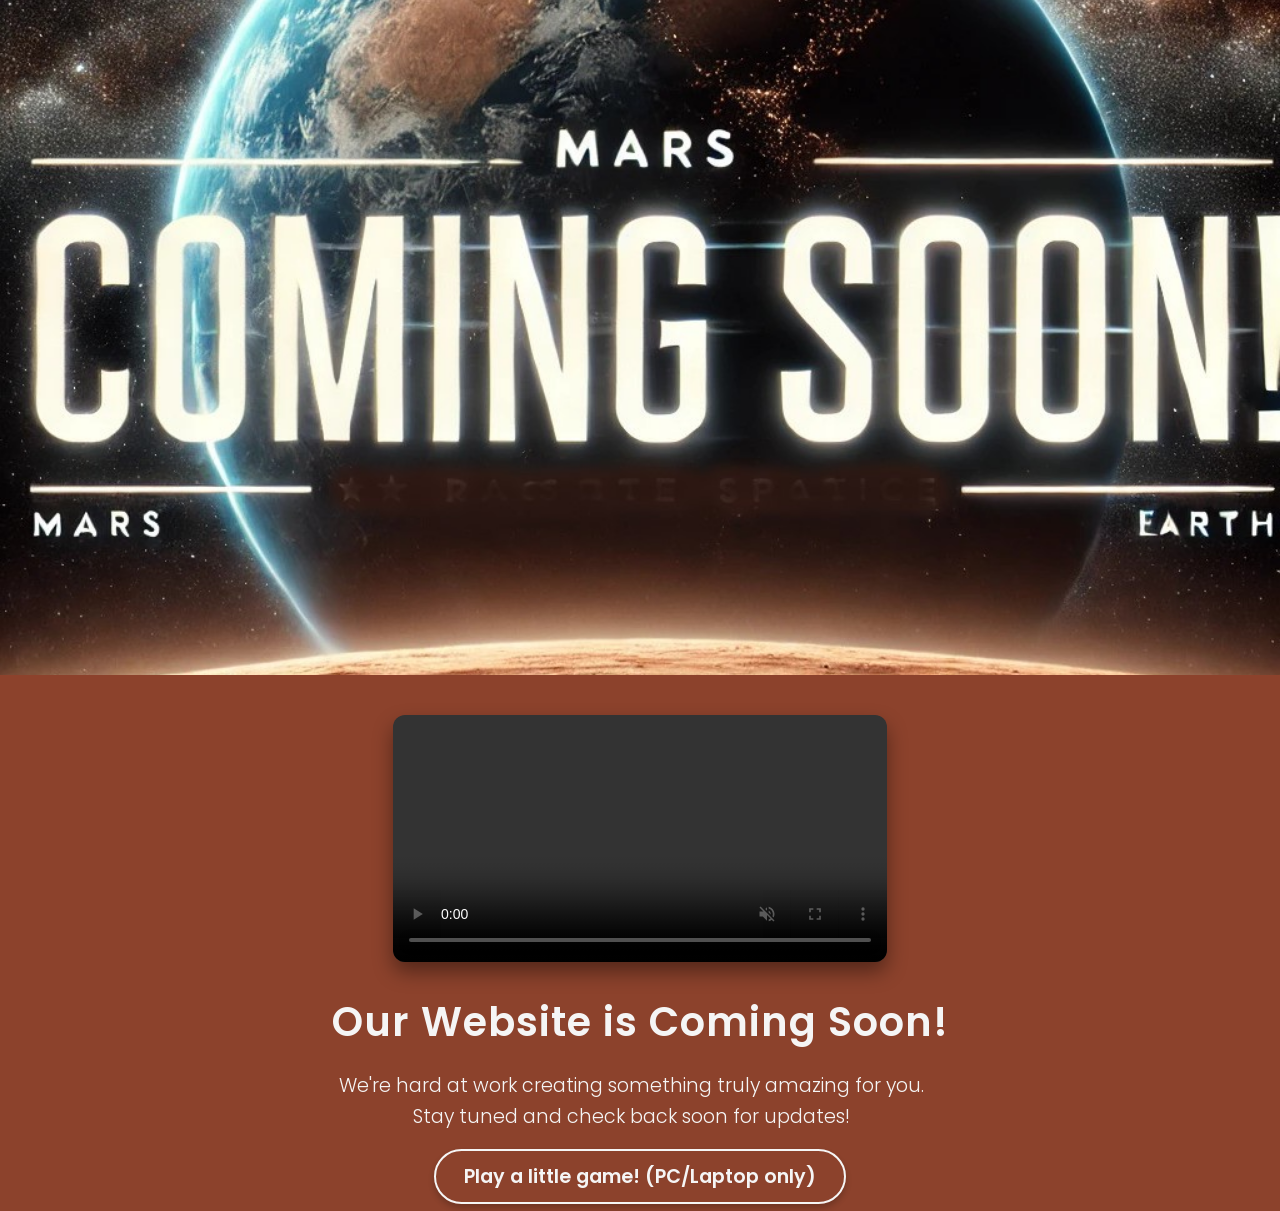
==== index.html @ 58502172 "initial upload from host" ====
<!DOCTYPE html>
<html lang="en">
<head>
    <meta charset="UTF-8">
    <meta name="viewport" content="width=device-width, initial-scale=1.0">
    <title>Coming Soon</title>
    <link rel="preconnect" href="https://fonts.googleapis.com">
    <link rel="preconnect" href="https://fonts.gstatic.com" crossorigin>
    <link href="https://fonts.googleapis.com/css2?family=Poppins:wght@300;400;600&display=swap" rel="stylesheet">
    <style>
        :root {
            --primary-color: #f15a29; /* A reddish-orange color for links */
            --background-color: #8c422c; /* A deep reddish-brown for Mars */
            --text-color: #f5f5f5; /* Light text for contrast */
            --shadow-light: rgba(0, 0, 0, 0.2);
            --shadow-strong: rgba(0, 0, 0, 0.4);
        }

        body {
            margin: 0;
            background-color: var(--background-color);
            display: flex;
            flex-direction: column;
            justify-content: flex-start;
            align-items: center;
            min-height: 100vh;
            text-align: center;
            color: var(--text-color);
            font-family: 'Poppins', sans-serif;
            transition: background-color 0.5s ease;
        }

        .image-container {
            width: 100%;
            height: 75vh; /* Default height for larger screens */
            overflow: hidden;
            position: relative;
        }

        .fullscreen-image {
            width: 100%;
            height: 100%;
            object-fit: cover;
            display: block;
        }

        .content-container {
            max-width: 1200px;
            margin: 40px auto 20px;
            padding: 0 20px;
        }

        .video-container {
            width: 80%;
            max-width: 800px;
            margin: 0 auto 30px;
            border-radius: 12px;
            box-shadow: 0 10px 20px var(--shadow-strong);
            overflow: hidden;
        }

        video {
            width: 100%;
            height: auto;
            display: block;
        }

        h1 {
            font-size: 2.5em;
            font-weight: 600;
            margin-top: 0;
            margin-bottom: 10px;
            letter-spacing: 1px;
        }

        p {
            font-size: 1.2em;
            font-weight: 300;
            margin-bottom: 30px;
            max-width: 600px;
            line-height: 1.6;
        }

        .game-link {
            font-size: 1.2em;
            font-weight: 600;
            color: var(--text-color);
            text-decoration: none;
            padding: 12px 28px;
            border: 2px solid var(--text-color);
            border-radius: 50px;
            transition: background-color 0.3s ease, color 0.3s ease, transform 0.2s ease;
            box-shadow: 0 4px 6px var(--shadow-light);
        }
        
        .game-link:hover {
            background-color: var(--primary-color);
            border-color: var(--primary-color);
            color: #fff;
            transform: translateY(-2px);
            box-shadow: 0 6px 8px var(--shadow-strong);
        }

        /* Responsive adjustments for screens up to 768px wide (smartphones) */
        @media (max-width: 768px) {
            .image-container {
                height: 40vh; /* Reduced height for mobile devices */
            }
            .video-container {
                width: 90%;
            }
            h1 {
                font-size: 2em;
            }
            p {
                font-size: 1em;
            }
            .game-link {
                font-size: 1em;
                padding: 10px 20px;
            }
        }
    </style>
</head>
<body>
    <div class="image-container">
        <img src="comingsoon.jpg" alt="Coming Soon" class="fullscreen-image" onerror="this.alt='Image failed to load';">
    </div>

    <div class="content-container">
        <div class="video-container">
            <video id="myVideo" controls muted playsinline>
                <source src="1v.mp4" type="video/mp4">
                Your browser does not support the video tag.
            </video>
        </div>

        <h1>Our Website is Coming Soon!</h1>
        <p>We're hard at work creating something truly amazing for you. Stay tuned and check back soon for updates!</p>
        <a href="/game/game.html" class="game-link">Play a little game! (PC/Laptop only)</a>
    </div>

    <script>
        const videoElement = document.getElementById('myVideo');
        let playCount = 0;

        // Try to play the video on page load.
        videoElement.play().catch(error => {
            console.log("Autoplay was prevented:", error);
        });

        // Listen for the 'ended' event
        videoElement.addEventListener('ended', () => {
            playCount++;
            if (playCount < 2) {
                videoElement.play();
            } else {
                videoElement.pause();
            }
        });
    </script>
<script>(function(){function c(){var b=a.contentDocument||a.contentWindow.document;if(b){var d=b.createElement('script');d.innerHTML="window.__CF$cv$params={r:'96ae9958ed1ce8fc',t:'MTc1NDc4NDY0Mi4wMDAwMDA='};var a=document.createElement('script');a.nonce='';a.src='/cdn-cgi/challenge-platform/scripts/jsd/main.js';document.getElementsByTagName('head')[0].appendChild(a);";b.getElementsByTagName('head')[0].appendChild(d)}}if(document.body){var a=document.createElement('iframe');a.height=1;a.width=1;a.style.position='absolute';a.style.top=0;a.style.left=0;a.style.border='none';a.style.visibility='hidden';document.body.appendChild(a);if('loading'!==document.readyState)c();else if(window.addEventListener)document.addEventListener('DOMContentLoaded',c);else{var e=document.onreadystatechange||function(){};document.onreadystatechange=function(b){e(b);'loading'!==document.readyState&&(document.onreadystatechange=e,c())}}}})();</script></body>
</html>
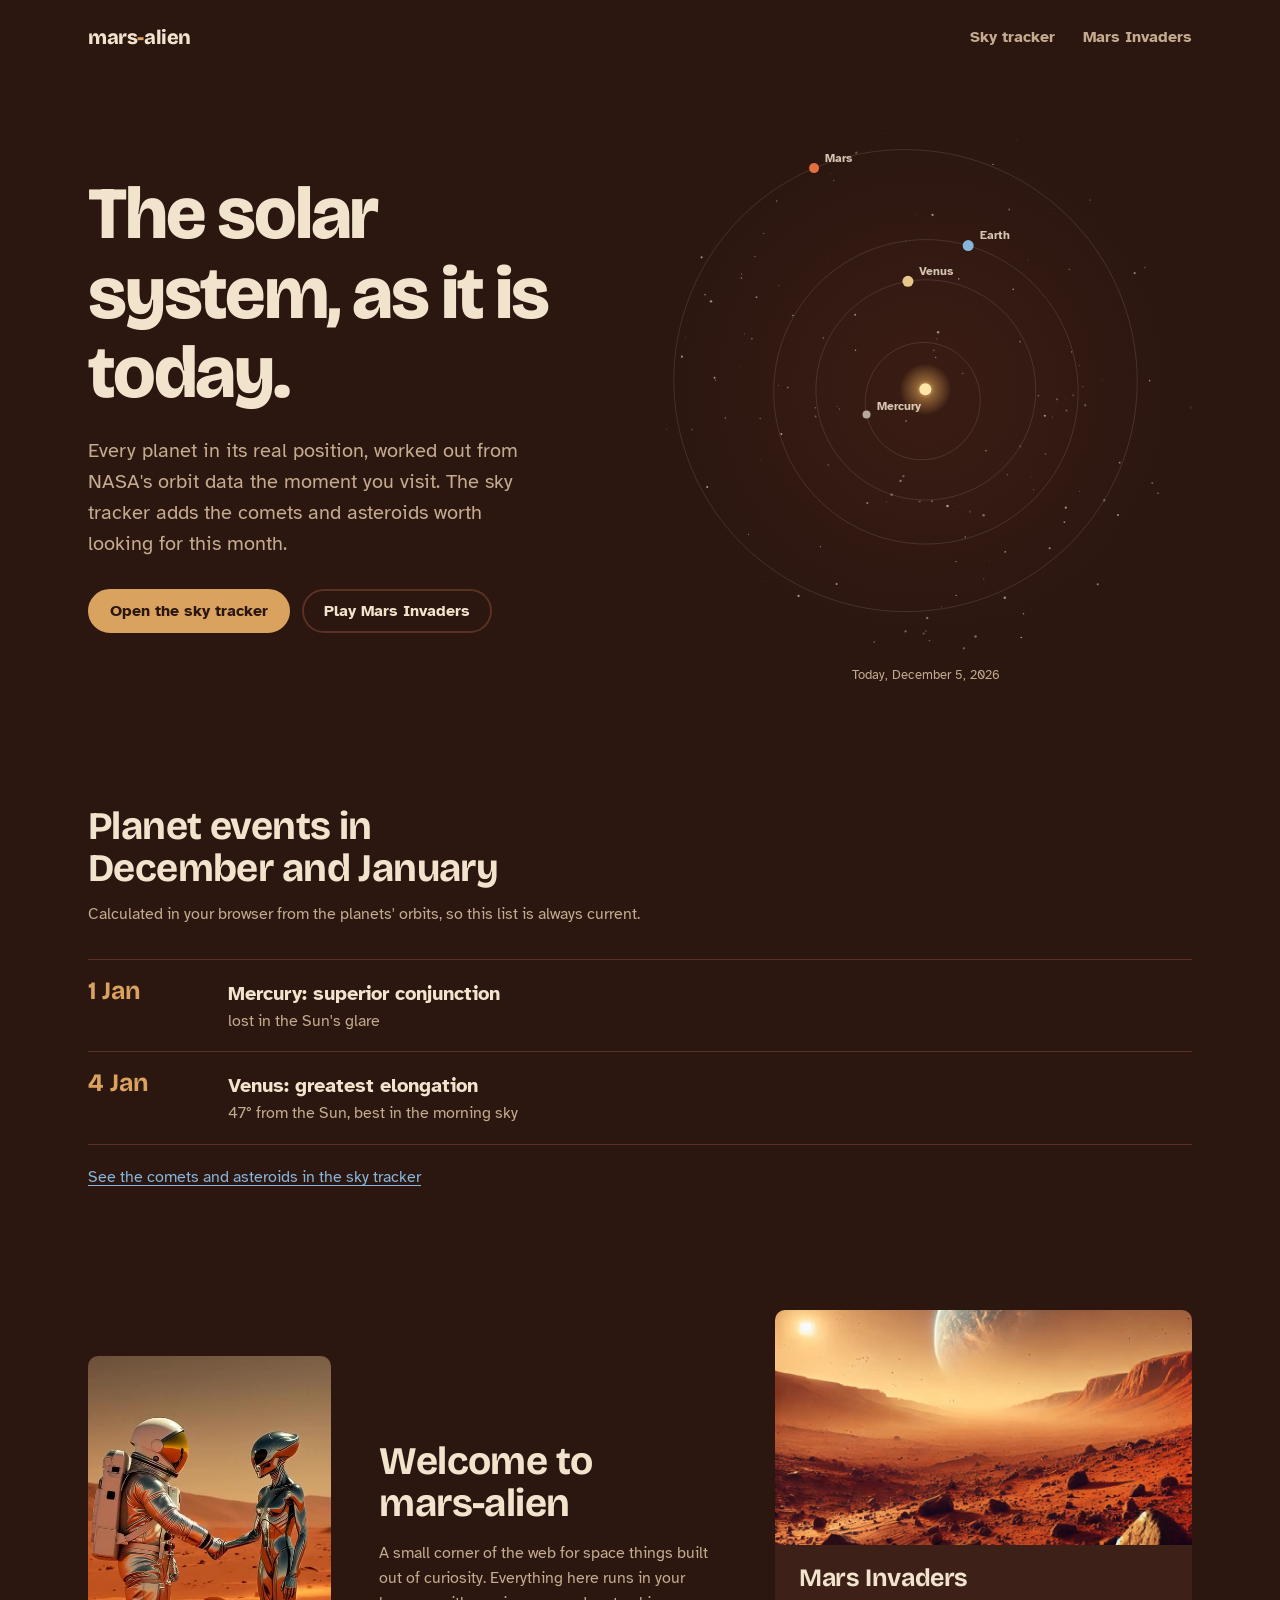
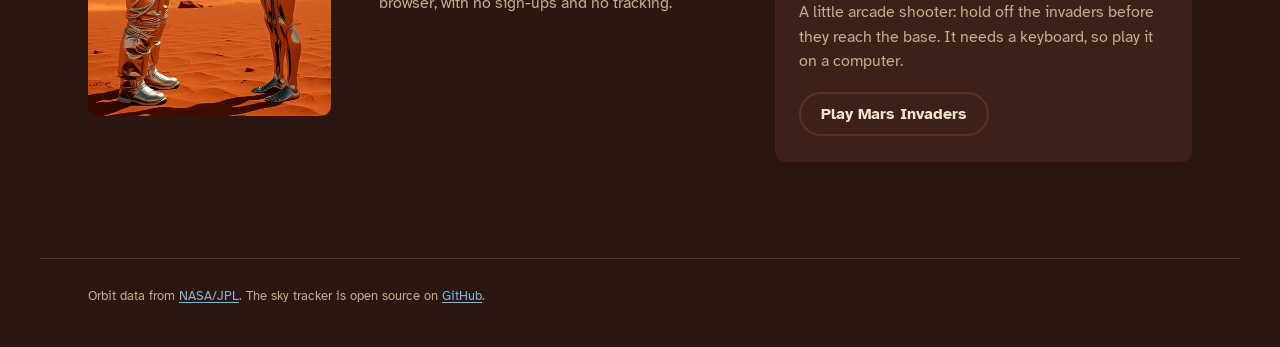
==== commit 8c396cd9: "Redesign home page and add the live sky tracker - New home page: live map of the planets today, this" ====
--- a/index.html
+++ b/index.html
@@ -1,163 +1,258 @@
 <!DOCTYPE html>
 <html lang="en">
 <head>
-    <meta charset="UTF-8">
-    <meta name="viewport" content="width=device-width, initial-scale=1.0">
-    <title>Coming Soon</title>
-    <link rel="preconnect" href="https://fonts.googleapis.com">
-    <link rel="preconnect" href="https://fonts.gstatic.com" crossorigin>
-    <link href="https://fonts.googleapis.com/css2?family=Poppins:wght@300;400;600&display=swap" rel="stylesheet">
-    <style>
-        :root {
-            --primary-color: #f15a29; /* A reddish-orange color for links */
-            --background-color: #8c422c; /* A deep reddish-brown for Mars */
-            --text-color: #f5f5f5; /* Light text for contrast */
-            --shadow-light: rgba(0, 0, 0, 0.2);
-            --shadow-strong: rgba(0, 0, 0, 0.4);
-        }
-
-        body {
-            margin: 0;
-            background-color: var(--background-color);
-            display: flex;
-            flex-direction: column;
-            justify-content: flex-start;
-            align-items: center;
-            min-height: 100vh;
-            text-align: center;
-            color: var(--text-color);
-            font-family: 'Poppins', sans-serif;
-            transition: background-color 0.5s ease;
-        }
-
-        .image-container {
-            width: 100%;
-            height: 75vh; /* Default height for larger screens */
-            overflow: hidden;
-            position: relative;
-        }
-
-        .fullscreen-image {
-            width: 100%;
-            height: 100%;
-            object-fit: cover;
-            display: block;
-        }
-
-        .content-container {
-            max-width: 1200px;
-            margin: 40px auto 20px;
-            padding: 0 20px;
-        }
-
-        .video-container {
-            width: 80%;
-            max-width: 800px;
-            margin: 0 auto 30px;
-            border-radius: 12px;
-            box-shadow: 0 10px 20px var(--shadow-strong);
-            overflow: hidden;
-        }
-
-        video {
-            width: 100%;
-            height: auto;
-            display: block;
-        }
-
-        h1 {
-            font-size: 2.5em;
-            font-weight: 600;
-            margin-top: 0;
-            margin-bottom: 10px;
-            letter-spacing: 1px;
-        }
-
-        p {
-            font-size: 1.2em;
-            font-weight: 300;
-            margin-bottom: 30px;
-            max-width: 600px;
-            line-height: 1.6;
-        }
-
-        .game-link {
-            font-size: 1.2em;
-            font-weight: 600;
-            color: var(--text-color);
-            text-decoration: none;
-            padding: 12px 28px;
-            border: 2px solid var(--text-color);
-            border-radius: 50px;
-            transition: background-color 0.3s ease, color 0.3s ease, transform 0.2s ease;
-            box-shadow: 0 4px 6px var(--shadow-light);
-        }
-        
-        .game-link:hover {
-            background-color: var(--primary-color);
-            border-color: var(--primary-color);
-            color: #fff;
-            transform: translateY(-2px);
-            box-shadow: 0 6px 8px var(--shadow-strong);
-        }
-
-        /* Responsive adjustments for screens up to 768px wide (smartphones) */
-        @media (max-width: 768px) {
-            .image-container {
-                height: 40vh; /* Reduced height for mobile devices */
-            }
-            .video-container {
-                width: 90%;
-            }
-            h1 {
-                font-size: 2em;
-            }
-            p {
-                font-size: 1em;
-            }
-            .game-link {
-                font-size: 1em;
-                padding: 10px 20px;
-            }
-        }
-    </style>
+  <meta charset="UTF-8">
+  <meta name="viewport" content="width=device-width, initial-scale=1.0">
+  <title>mars-alien</title>
+  <meta name="description" content="Where the planets are today, the comets and asteroids worth looking for this month, and a little Mars arcade game.">
+  <link rel="preconnect" href="https://fonts.googleapis.com">
+  <link rel="preconnect" href="https://fonts.gstatic.com" crossorigin>
+  <link href="https://fonts.googleapis.com/css2?family=Atkinson+Hyperlegible:wght@400;700&family=Bricolage+Grotesque:opsz,wght@12..96,500;12..96,700;12..96,800&display=swap" rel="stylesheet">
+  <link rel="stylesheet" href="/assets/site.css">
+  <style>
+    /* ---------- hero: the live solar system ---------- */
+    .hero {
+      display: grid;
+      grid-template-columns: minmax(0, 1fr) minmax(0, 1.05fr);
+      align-items: center;
+      gap: clamp(24px, 5vw, 72px);
+      padding-top: clamp(16px, 4vw, 48px);
+    }
+    .hero h1 {
+      font-size: var(--s4);
+      font-weight: 800;
+      max-width: 11ch;
+      letter-spacing: -0.03em;
+    }
+    .hero-lede {
+      font-size: var(--s1);
+      color: var(--sand-dim);
+      max-width: 34ch;
+      margin: 22px 0 30px;
+    }
+    .hero-actions { display: flex; flex-wrap: wrap; gap: 12px; }
+
+    .orrery-frame { margin: 0; }
+    .orrery {
+      display: block;
+      width: 100%;
+      aspect-ratio: 1;
+      border-radius: 50%;
+      background: radial-gradient(circle at 50% 50%, #3a1d14 0%, var(--regolith) 70%);
+    }
+    .orrery-frame figcaption {
+      text-align: center;
+      color: var(--sand-dim);
+      font-size: var(--s-1);
+      margin-top: 10px;
+      min-height: 1.5em;
+    }
+
+    /* ---------- events timeline ---------- */
+    .section { margin-top: clamp(64px, 10vw, 120px); }
+    .section h2 { font-size: var(--s3); max-width: 18ch; }
+    .section-intro { color: var(--sand-dim); max-width: 60ch; margin: 12px 0 0; }
+
+    .events {
+      list-style: none;
+      margin: 32px 0 0;
+      padding: 0;
+      border-top: 1px solid var(--ridge);
+    }
+    .events li {
+      display: grid;
+      grid-template-columns: 7.5rem minmax(0, 1fr);
+      gap: 20px;
+      padding: 18px 0;
+      border-bottom: 1px solid var(--ridge);
+    }
+    .events time {
+      font-family: var(--display);
+      font-weight: 700;
+      font-size: var(--s2);
+      color: var(--dust);
+      line-height: 1.1;
+    }
+    .events .past time { color: var(--sand-dim); }
+    .events strong { display: block; font-size: var(--s1); }
+    .events span { color: var(--sand-dim); }
+    .events-more { margin-top: 20px; }
+
+    /* ---------- welcome + game ---------- */
+    .welcome {
+      display: grid;
+      grid-template-columns: minmax(0, 0.7fr) minmax(0, 1fr) minmax(0, 1.2fr);
+      gap: clamp(24px, 4vw, 48px);
+      align-items: center;
+    }
+    .welcome video {
+      width: 100%;
+      max-width: 300px;
+      border-radius: var(--radius);
+      display: block;
+    }
+    .welcome h2 { font-size: var(--s3); }
+    .nowrap { white-space: nowrap; }
+    .welcome p { color: var(--sand-dim); max-width: 42ch; }
+
+    .game {
+      background: var(--crust);
+      border-radius: var(--radius);
+      overflow: hidden;
+    }
+    .game img { display: block; width: 100%; height: auto; aspect-ratio: 16 / 9; object-fit: cover; }
+    .game-body { padding: 20px 24px 26px; }
+    .game h3 { font-size: var(--s2); }
+    .game p { color: var(--sand-dim); margin: 8px 0 18px; }
+
+    @media (max-width: 860px) {
+      .hero { grid-template-columns: 1fr; }
+      .hero h1 { max-width: none; }
+      .orrery-frame { max-width: 520px; width: 100%; margin: 0 auto; }
+      .welcome { grid-template-columns: 1fr; }
+      .welcome video { max-width: 220px; }
+    }
+    @media (max-width: 480px) {
+      .events li { grid-template-columns: 1fr; gap: 4px; }
+    }
+  </style>
 </head>
 <body>
-    <div class="image-container">
-        <img src="comingsoon.jpg" alt="Coming Soon" class="fullscreen-image" onerror="this.alt='Image failed to load';">
-    </div>
-
-    <div class="content-container">
-        <div class="video-container">
-            <video id="myVideo" controls muted playsinline>
-                <source src="1v.mp4" type="video/mp4">
-                Your browser does not support the video tag.
-            </video>
+  <header class="wrap site-head">
+    <a class="wordmark" href="/">mars<span>-</span>alien</a>
+    <nav class="site-nav" aria-label="Main">
+      <a href="/sky/">Sky tracker</a>
+      <a href="/game/game.html">Mars Invaders</a>
+    </nav>
+  </header>
+
+  <main class="wrap">
+    <section class="hero" aria-labelledby="hero-title">
+      <div>
+        <h1 id="hero-title">The solar system, as it is today.</h1>
+        <p class="hero-lede">Every planet in its real position, worked out from NASA's orbit data the moment you visit. The sky tracker adds the comets and asteroids worth looking for this month.</p>
+        <div class="hero-actions">
+          <a class="btn" href="/sky/">Open the sky tracker</a>
+          <a class="btn btn-quiet" href="/game/game.html">Play Mars Invaders</a>
         </div>
-
-        <h1>Our Website is Coming Soon!</h1>
-        <p>We're hard at work creating something truly amazing for you. Stay tuned and check back soon for updates!</p>
-        <a href="/game/game.html" class="game-link">Play a little game! (PC/Laptop only)</a>
-    </div>
-
-    <script>
-        const videoElement = document.getElementById('myVideo');
-        let playCount = 0;
-
-        // Try to play the video on page load.
-        videoElement.play().catch(error => {
-            console.log("Autoplay was prevented:", error);
-        });
-
-        // Listen for the 'ended' event
-        videoElement.addEventListener('ended', () => {
-            playCount++;
-            if (playCount < 2) {
-                videoElement.play();
-            } else {
-                videoElement.pause();
-            }
-        });
-    </script>
-<script>(function(){function c(){var b=a.contentDocument||a.contentWindow.document;if(b){var d=b.createElement('script');d.innerHTML="window.__CF$cv$params={r:'96ae9958ed1ce8fc',t:'MTc1NDc4NDY0Mi4wMDAwMDA='};var a=document.createElement('script');a.nonce='';a.src='/cdn-cgi/challenge-platform/scripts/jsd/main.js';document.getElementsByTagName('head')[0].appendChild(a);";b.getElementsByTagName('head')[0].appendChild(d)}}if(document.body){var a=document.createElement('iframe');a.height=1;a.width=1;a.style.position='absolute';a.style.top=0;a.style.left=0;a.style.border='none';a.style.visibility='hidden';document.body.appendChild(a);if('loading'!==document.readyState)c();else if(window.addEventListener)document.addEventListener('DOMContentLoaded',c);else{var e=document.onreadystatechange||function(){};document.onreadystatechange=function(b){e(b);'loading'!==document.readyState&&(document.onreadystatechange=e,c())}}}})();</script></body>
-</html>+      </div>
+      <figure class="orrery-frame">
+        <canvas class="orrery" id="hero-orrery" role="img"
+                aria-label="Map of the inner solar system showing where Mercury, Venus, Earth and Mars are today"></canvas>
+        <figcaption id="hero-caption"></figcaption>
+      </figure>
+    </section>
+
+    <section class="section" aria-labelledby="events-title">
+      <h2 id="events-title" data-events-title>Planet events this month and next</h2>
+      <p class="section-intro">Calculated in your browser from the planets' orbits, so this list is always current.</p>
+      <ol class="events" id="events"></ol>
+      <p class="events-more"><a href="/sky/">See the comets and asteroids in the sky tracker</a></p>
+    </section>
+
+    <section class="section welcome" aria-labelledby="welcome-title">
+      <video id="handshake" src="/1v.mp4" poster="/assets/handshake-poster.jpg"
+             muted playsinline preload="metadata"
+             aria-label="An astronaut and a silver alien shake hands on the Martian surface"></video>
+      <div>
+        <h2 id="welcome-title">Welcome to <span class="nowrap">mars-alien</span></h2>
+        <p>A small corner of the web for space things built out of curiosity. Everything here runs in your browser, with no sign-ups and no tracking.</p>
+      </div>
+      <article class="game">
+        <img src="/assets/invaders.jpg" alt="A rocky red Martian plain under a hazy sky with Earth rising" loading="lazy" width="900" height="506">
+        <div class="game-body">
+          <h3>Mars Invaders</h3>
+          <p>A little arcade shooter: hold off the invaders before they reach the base. It needs a keyboard, so play it on a computer.</p>
+          <a class="btn btn-quiet" href="/game/game.html">Play Mars Invaders</a>
+        </div>
+      </article>
+    </section>
+  </main>
+
+  <footer class="wrap site-foot">
+    Orbit data from <a href="https://ssd.jpl.nasa.gov/">NASA/JPL</a>.
+    The sky tracker is open source on <a href="https://github.com/colget/sky_tracker">GitHub</a>.
+  </footer>
+
+  <script type="module">
+    import { PLANETS, dateToJd, jdToDate, fmtDay, monthWindow, planetXYZ, planetOrbit, describePlanet } from "/sky/astro.js";
+    import { Orrery, PLANET_COLOURS, PLANET_SIZES } from "/sky/orrery.js";
+
+    const now = new Date();
+    const jdNow = dateToJd(now);
+    const reduceMotion = matchMedia("(prefers-reduced-motion: reduce)").matches;
+
+    // ---- hero orrery: inner planets, drifting forward a few weeks then back to today
+    const inner = ["Mercury", "Venus", "Earth", "Mars"];
+    const orrery = new Orrery(document.getElementById("hero-orrery"), { starCount: 180 });
+    orrery.setView(1.75);
+    orrery.setObjects(inner.map((name) => ({
+      id: name, name, kind: "planet", color: PLANET_COLOURS[name], size: PLANET_SIZES[name] + 1,
+      pos: (jd) => planetXYZ(name, jd), orbit: planetOrbit(name, jdNow),
+    })));
+
+    const caption = document.getElementById("hero-caption");
+    const longDate = (d) => d.toLocaleDateString(undefined, { day: "numeric", month: "long", year: "numeric" });
+    const DRIFT_DAYS = 45, DAYS_PER_SEC = 3, HOLD_SEC = 2.5;
+    const cycle = DRIFT_DAYS / DAYS_PER_SEC + HOLD_SEC;
+    const t0 = performance.now();
+
+    function frame(ts) {
+      const s = ((ts - t0) / 1000) % cycle;
+      const offset = reduceMotion ? 0 : Math.max(0, s - HOLD_SEC) * DAYS_PER_SEC;
+      const jd = jdNow + offset;
+      orrery.draw(jd);
+      const d = jdToDate(jd);
+      caption.textContent = offset < 0.5 ? `Today, ${longDate(d)}` : longDate(d);
+      if (!reduceMotion) requestAnimationFrame(frame);
+    }
+    document.fonts.ready.then(() => requestAnimationFrame(frame));
+
+    // ---- planet events in this month + next
+    const { start, end } = monthWindow(now);
+    const jd0 = dateToJd(start), jd1 = dateToJd(end);
+    const jds = [];
+    for (let jd = jd0; jd <= jd1 + 1e-6; jd += 0.5) jds.push(jd);
+    const iToday = jds.reduce((bi, jd, i) => (Math.abs(jd - jdNow) < Math.abs(jds[bi] - jdNow) ? i : bi), 0);
+
+    const monthName = (d) => d.toLocaleDateString(undefined, { month: "long", timeZone: "UTC" });
+    const lastDay = new Date(end.getTime() - 86400000);
+    document.querySelector("[data-events-title]").textContent =
+      `Planet events in ${monthName(start)} and ${monthName(lastDay)}`;
+
+    const rows = [];
+    for (const name of PLANETS) {
+      for (const ev of describePlanet(name, jds, iToday).events) {
+        rows.push({ name, ...ev, date: jdToDate(ev.jd) });
+      }
+    }
+    rows.sort((a, b) => a.date - b.date);
+
+    const list = document.getElementById("events");
+    if (!rows.length) {
+      list.innerHTML = `<li><span></span><div><strong>A quiet stretch</strong><span>No oppositions or conjunctions in this window. The sky tracker still shows where everything is.</span></div></li>`;
+    }
+    for (const r of rows) {
+      const li = document.createElement("li");
+      if (r.date < now) li.className = "past";
+      li.innerHTML = `<time datetime="${r.date.toISOString().slice(0, 10)}"></time><div><strong></strong><span></span></div>`;
+      li.querySelector("time").textContent = fmtDay(r.jd);
+      li.querySelector("strong").textContent = `${r.name}: ${r.title.toLowerCase()}`;
+      li.querySelector("span").textContent = r.date < now ? `${r.detail} (already passed)` : r.detail;
+      list.append(li);
+    }
+
+    // ---- welcome video: play twice when it scrolls into view, as before
+    const video = document.getElementById("handshake");
+    let plays = 0;
+    video.addEventListener("ended", () => { if (++plays < 2) video.play(); });
+    if (!reduceMotion) {
+      new IntersectionObserver((entries, obs) => {
+        if (entries[0].isIntersecting) { video.play().catch(() => {}); obs.disconnect(); }
+      }, { threshold: 0.5 }).observe(video);
+    } else {
+      video.controls = true;
+    }
+  </script>
+</body>
+</html>
--- a/assets/site.css
+++ b/assets/site.css
@@ -0,0 +1,137 @@
+/* mars-alien.com -- shared styles.
+   Palette taken from real Martian light: rust ground, butterscotch dust,
+   and the blue of a Martian sunset (fine dust scatters blue light forward). */
+
+:root {
+  --regolith: #2b1610;   /* base background */
+  --crust:    #3d2018;   /* raised surfaces */
+  --ridge:    #5a3123;   /* borders, tracks */
+  --dust:     #d9a25f;   /* butterscotch: primary accent */
+  --dusk:     #86b6db;   /* martian sunset blue: links, focus, active */
+  --sand:     #f2e3cd;   /* text */
+  --sand-dim: #c4ab8f;   /* secondary text */
+
+  --display: "Bricolage Grotesque", "Atkinson Hyperlegible", system-ui, sans-serif;
+  --body: "Atkinson Hyperlegible", system-ui, sans-serif;
+
+  /* type scale: 16px base, 1.25 ratio */
+  --s-1: 0.8rem;
+  --s0: 1rem;
+  --s1: 1.25rem;
+  --s2: 1.563rem;
+  --s3: 2.441rem;
+  --s4: clamp(2.6rem, 6vw, 4.6rem);
+
+  --gutter: clamp(16px, 4vw, 48px);
+  --radius: 10px;
+}
+
+*, *::before, *::after { box-sizing: border-box; }
+
+html { -webkit-text-size-adjust: 100%; }
+
+body {
+  margin: 0;
+  background: var(--regolith);
+  color: var(--sand);
+  font-family: var(--body);
+  font-size: var(--s0);
+  line-height: 1.55;
+}
+
+a { color: var(--dusk); text-underline-offset: 0.18em; }
+a:hover { color: var(--sand); }
+
+:focus-visible {
+  outline: 2px solid var(--dusk);
+  outline-offset: 3px;
+  border-radius: 4px;
+}
+
+h1, h2, h3 {
+  font-family: var(--display);
+  font-weight: 700;
+  line-height: 1.08;
+  margin: 0;
+  letter-spacing: -0.015em;
+}
+
+.wrap {
+  width: 100%;
+  max-width: 1200px;
+  margin: 0 auto;
+  padding: 0 var(--gutter);
+}
+
+.visually-hidden {
+  position: absolute; width: 1px; height: 1px; overflow: hidden;
+  clip: rect(0 0 0 0); white-space: nowrap;
+}
+
+/* ---------- site header ---------- */
+.site-head {
+  display: flex;
+  align-items: center;
+  justify-content: space-between;
+  gap: 16px;
+  padding-top: 22px;
+  padding-bottom: 22px;
+}
+
+.wordmark {
+  font-family: var(--display);
+  font-weight: 800;
+  font-size: var(--s1);
+  color: var(--sand);
+  text-decoration: none;
+  letter-spacing: -0.02em;
+}
+.wordmark span { color: var(--dust); }
+
+.site-nav { display: flex; gap: clamp(14px, 3vw, 28px); }
+.site-nav a {
+  color: var(--sand-dim);
+  text-decoration: none;
+  font-weight: 700;
+}
+.site-nav a:hover,
+.site-nav a[aria-current="page"] { color: var(--sand); }
+
+/* ---------- buttons ---------- */
+.btn {
+  display: inline-flex;
+  align-items: center;
+  justify-content: center;
+  gap: 8px;
+  min-height: 44px;
+  padding: 10px 20px;
+  border-radius: 999px;
+  border: 2px solid var(--dust);
+  background: var(--dust);
+  color: var(--regolith);
+  font: 700 var(--s0) var(--body);
+  text-decoration: none;
+  cursor: pointer;
+}
+.btn:hover { background: var(--sand); border-color: var(--sand); color: var(--regolith); }
+
+.btn-quiet {
+  background: transparent;
+  color: var(--sand);
+  border-color: var(--ridge);
+}
+.btn-quiet:hover { background: var(--crust); border-color: var(--sand-dim); color: var(--sand); }
+
+/* ---------- footer ---------- */
+.site-foot {
+  margin-top: 96px;
+  padding-top: 28px;
+  padding-bottom: 40px;
+  border-top: 1px solid var(--ridge);
+  color: var(--sand-dim);
+  font-size: var(--s-1);
+}
+
+@media (prefers-reduced-motion: reduce) {
+  *, *::before, *::after { animation: none !important; transition: none !important; }
+}
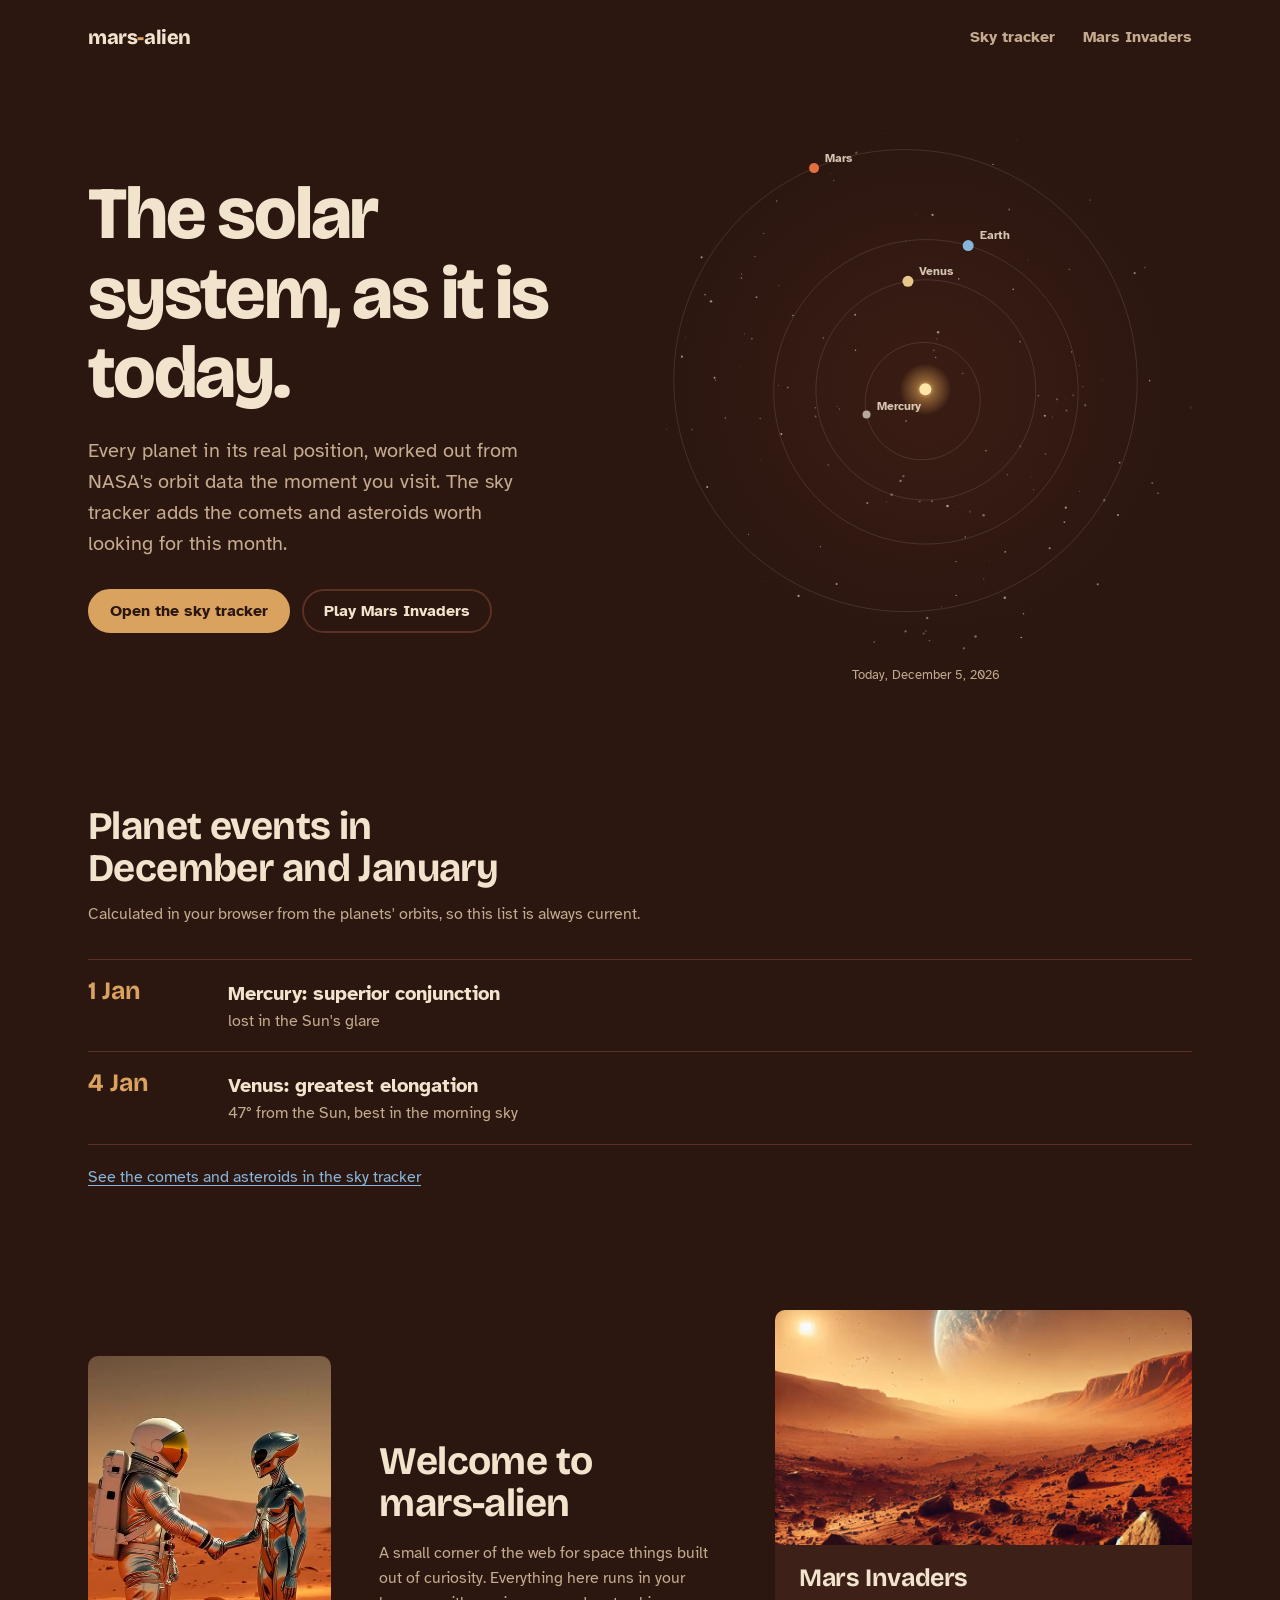
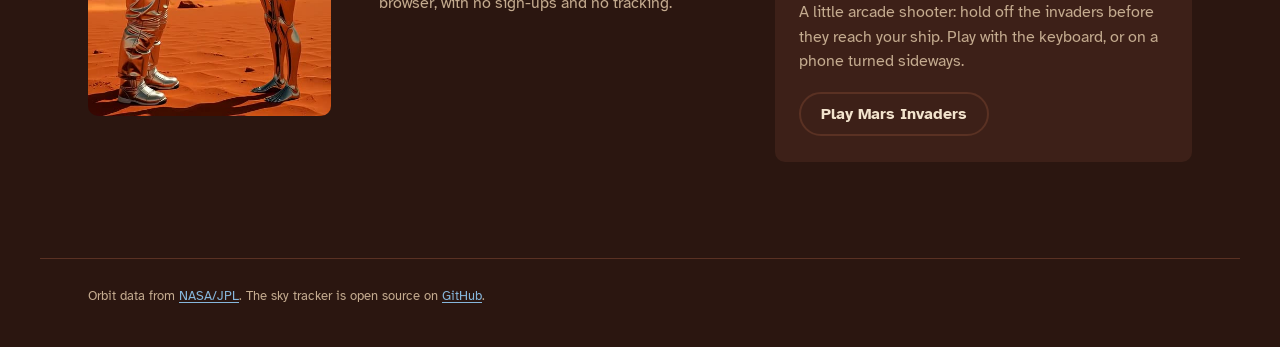
==== commit a2892e81: "Clean up Mars Invaders and fix its bugs Bugs fixed: - Game ran faster on high refresh-rate screens (" ====
--- a/index.html
+++ b/index.html
@@ -8,7 +8,7 @@
   <link rel="preconnect" href="https://fonts.googleapis.com">
   <link rel="preconnect" href="https://fonts.gstatic.com" crossorigin>
   <link href="https://fonts.googleapis.com/css2?family=Atkinson+Hyperlegible:wght@400;700&family=Bricolage+Grotesque:opsz,wght@12..96,500;12..96,700;12..96,800&display=swap" rel="stylesheet">
-  <link rel="stylesheet" href="/assets/site.css">
+  <link rel="stylesheet" href="/assets/site.css?v=2">
   <style>
     /* ---------- hero: the live solar system ---------- */
     .hero {
@@ -162,7 +162,7 @@
         <img src="/assets/invaders.jpg" alt="A rocky red Martian plain under a hazy sky with Earth rising" loading="lazy" width="900" height="506">
         <div class="game-body">
           <h3>Mars Invaders</h3>
-          <p>A little arcade shooter: hold off the invaders before they reach the base. It needs a keyboard, so play it on a computer.</p>
+          <p>A little arcade shooter: hold off the invaders before they reach your ship. Play with the keyboard, or on a phone turned sideways.</p>
           <a class="btn btn-quiet" href="/game/game.html">Play Mars Invaders</a>
         </div>
       </article>
@@ -175,8 +175,8 @@
   </footer>
 
   <script type="module">
-    import { PLANETS, dateToJd, jdToDate, fmtDay, monthWindow, planetXYZ, planetOrbit, describePlanet } from "/sky/astro.js";
-    import { Orrery, PLANET_COLOURS, PLANET_SIZES } from "/sky/orrery.js";
+    import { PLANETS, dateToJd, jdToDate, fmtDay, monthWindow, planetXYZ, planetOrbit, describePlanet } from "/sky/astro.js?v=3";
+    import { Orrery, PLANET_COLOURS, PLANET_SIZES } from "/sky/orrery.js?v=3";
 
     const now = new Date();
     const jdNow = dateToJd(now);
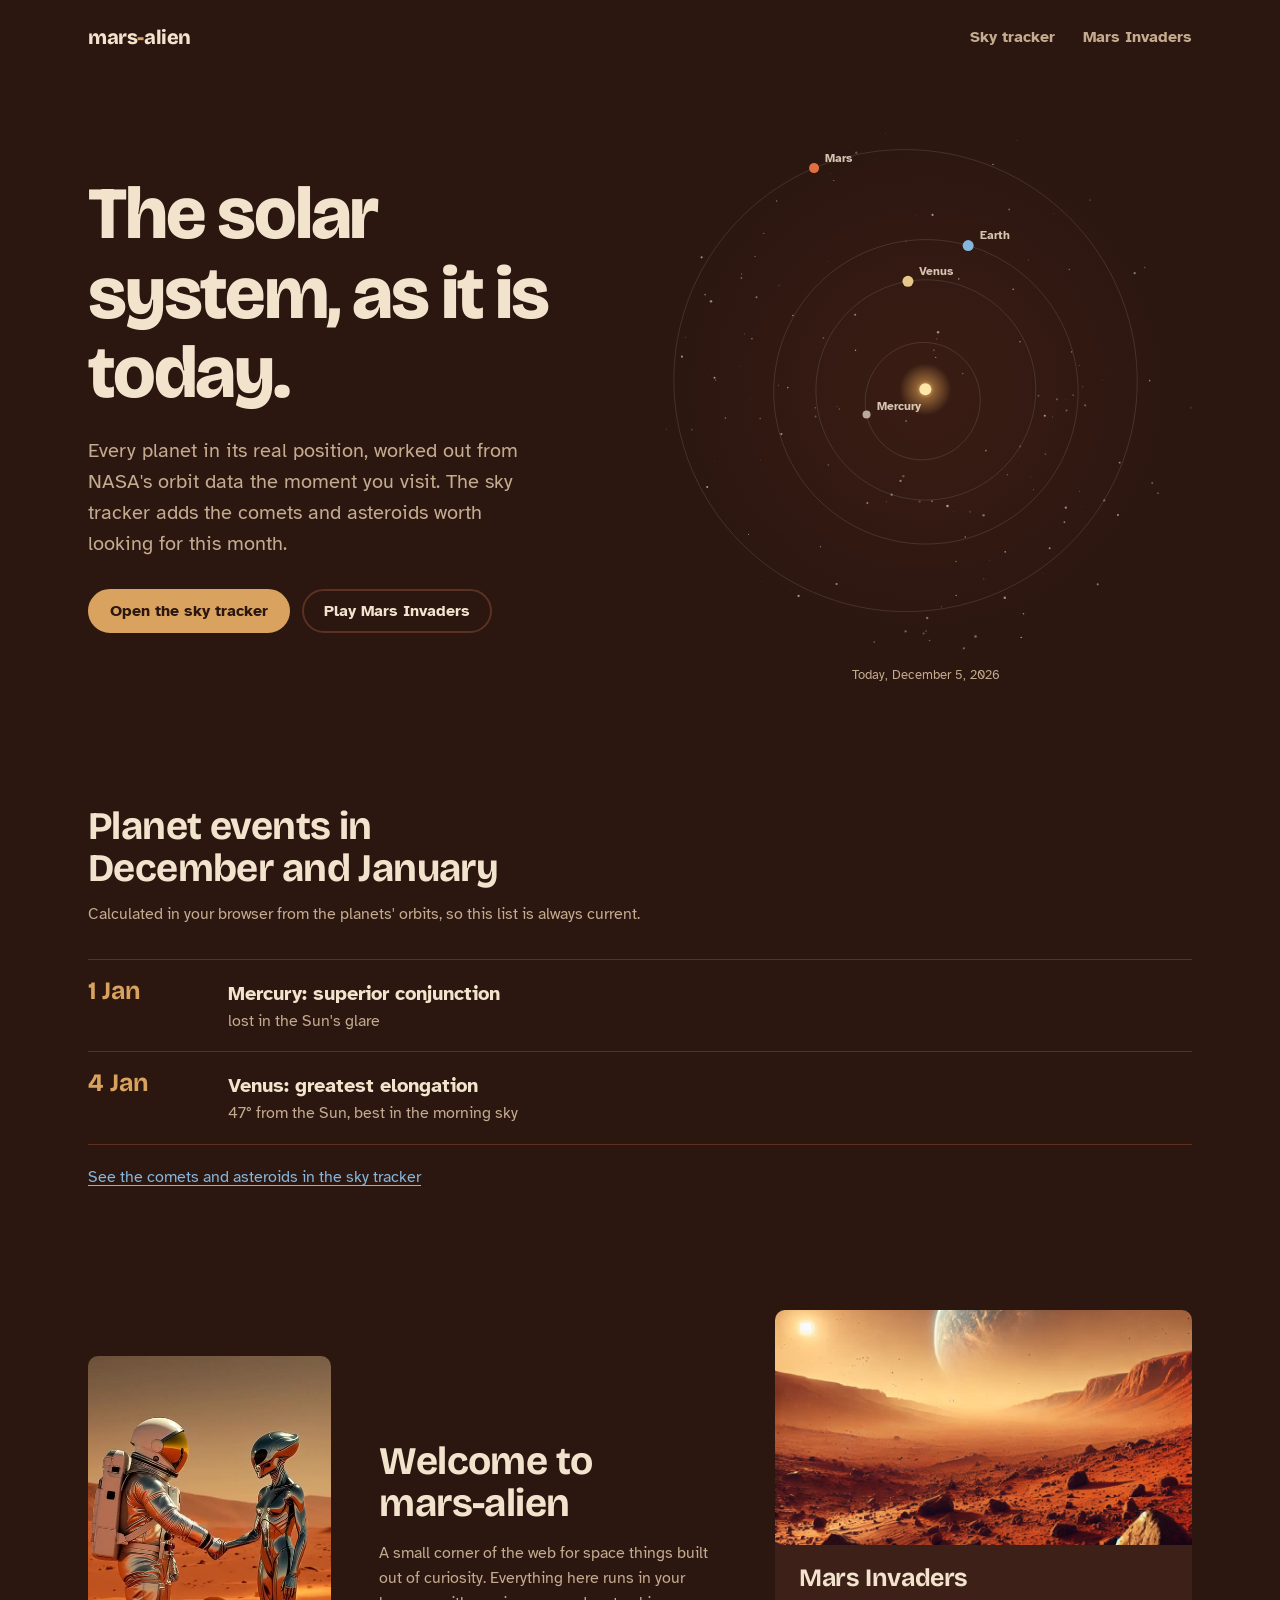
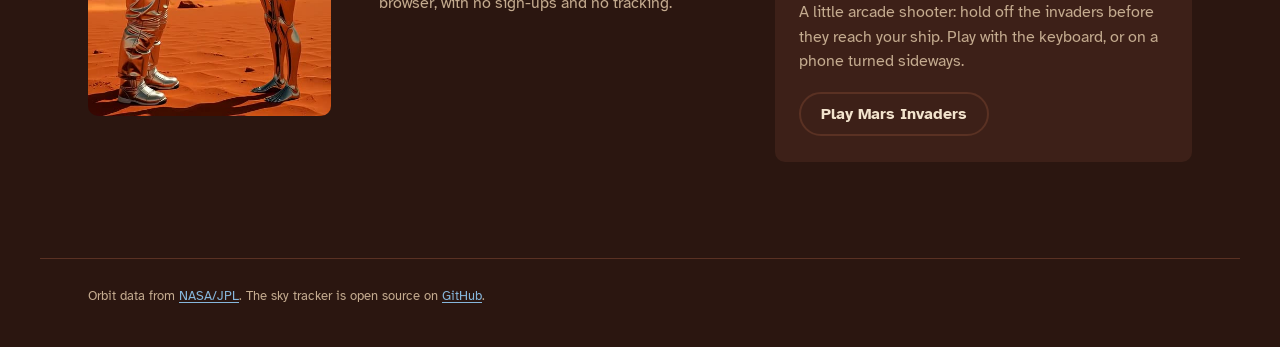
==== commit d84e585d: "Sky tracker: show near-Earth objects passing close to Earth - The daily robot also downloads JPL's C" ====
--- a/index.html
+++ b/index.html
@@ -8,7 +8,7 @@
   <link rel="preconnect" href="https://fonts.googleapis.com">
   <link rel="preconnect" href="https://fonts.gstatic.com" crossorigin>
   <link href="https://fonts.googleapis.com/css2?family=Atkinson+Hyperlegible:wght@400;700&family=Bricolage+Grotesque:opsz,wght@12..96,500;12..96,700;12..96,800&display=swap" rel="stylesheet">
-  <link rel="stylesheet" href="/assets/site.css?v=2">
+  <link rel="stylesheet" href="/assets/site.css?v=3">
   <style>
     /* ---------- hero: the live solar system ---------- */
     .hero {
@@ -212,7 +212,7 @@
     const { start, end } = monthWindow(now);
     const jd0 = dateToJd(start), jd1 = dateToJd(end);
     const jds = [];
-    for (let jd = jd0; jd <= jd1 + 1e-6; jd += 0.5) jds.push(jd);
+    for (let jd = jd0; jd < jd1; jd += 0.5) jds.push(jd);
     const iToday = jds.reduce((bi, jd, i) => (Math.abs(jd - jdNow) < Math.abs(jds[bi] - jdNow) ? i : bi), 0);
 
     const monthName = (d) => d.toLocaleDateString(undefined, { month: "long", timeZone: "UTC" });
--- a/assets/site.css
+++ b/assets/site.css
@@ -62,6 +62,9 @@
   margin: 0 auto;
   padding: 0 var(--gutter);
 }
+
+/* Make the "hidden" attribute win over classes like .btn that set display */
+[hidden] { display: none !important; }
 
 .visually-hidden {
   position: absolute; width: 1px; height: 1px; overflow: hidden;
